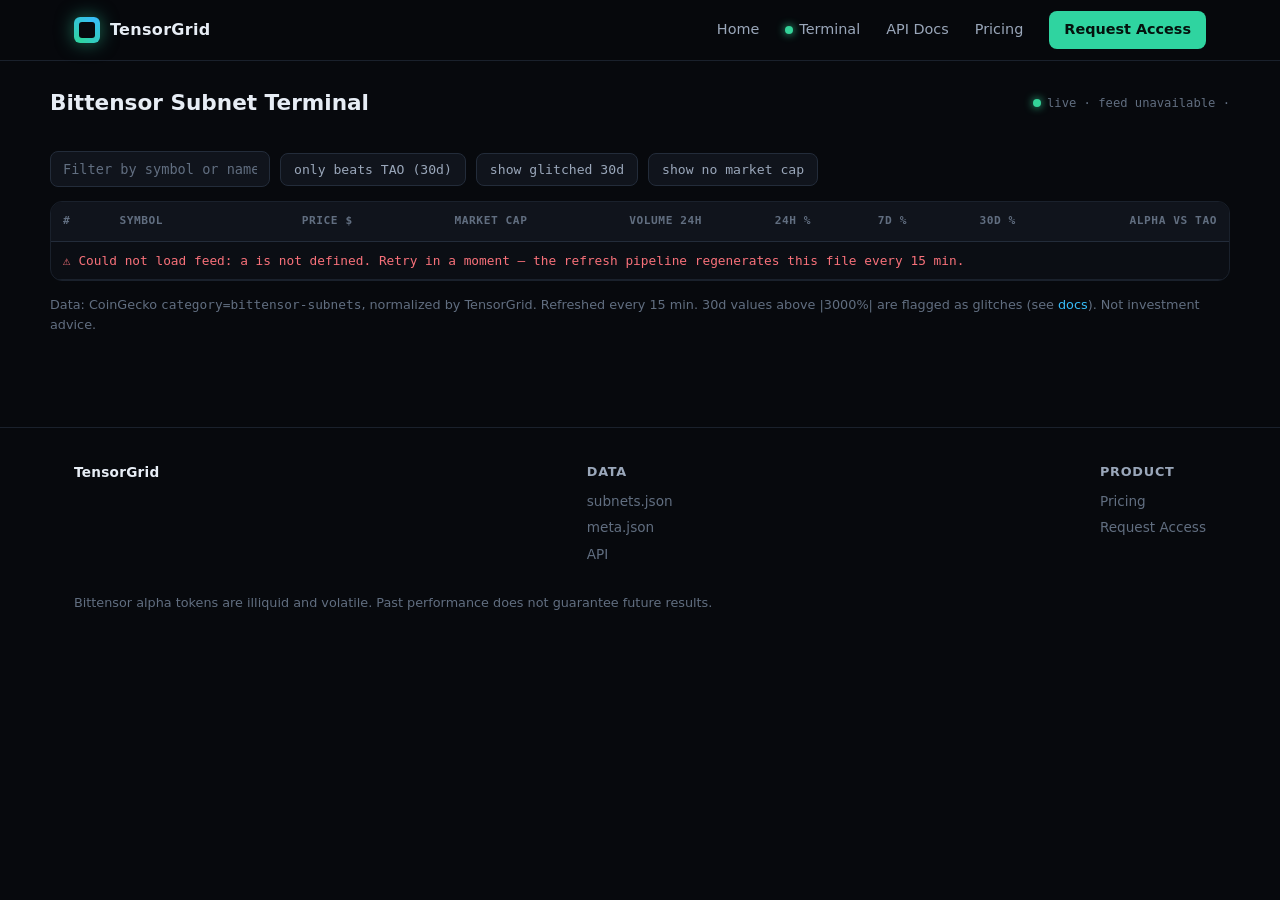
==== terminal.html @ 82f42e76 "TensorGrid v1: B2B market intelligence terminal for Bittensor subnets (live feed, API, pricing, docs" ====
<!DOCTYPE html>
<html lang="en">
<head>
<meta charset="UTF-8">
<meta name="viewport" content="width=device-width, initial-scale=1.0">
<title>TensorGrid Terminal — Bittensor Subnets</title>
<meta name="description" content="Live terminal for Bittensor subnet alpha tokens: price, market cap, volume, 24h/7d/30d, rank, alpha-vs-TAO signal. Refreshes every 15 minutes.">
<link rel="stylesheet" href="css/style.css">
<style>body{background:var(--bg)} .term-wrap{padding:26px 0 60px}</style>
</head>
<body>

<nav>
  <div class="wrap nav-inner">
    <a class="brand" href="index.html"><span class="mark"></span><b>TensorGrid</b></a>
    <div class="nav-links">
      <a href="index.html">Home</a>
      <a href="terminal.html"><span class="live-dot"></span>Terminal</a>
      <a href="docs.html">API Docs</a>
      <a href="pricing.html">Pricing</a>
      <a class="cta" href="contact.html">Request Access</a>
    </div>
  </div>
</nav>

<div class="wrap term-wrap">
  <div class="term-top">
    <h2>Bittensor Subnet Terminal</h2>
    <div class="term-meta">
      <span class="live-dot"></span>live · <span id="meta">loading…</span> · <span id="gen"></span>
    </div>
  </div>

  <div class="kpi-strip" id="kpi">
    <div class="kpi"><div class="k">Loading…</div><div class="v">—</div></div>
  </div>

  <div class="toolbar">
    <input class="search" id="search" placeholder="Filter by symbol or name (e.g. sn51, lium)…">
    <button class="toggle" id="tBeats">only beats TAO (30d)</button>
    <button class="toggle" id="tGlitch">show glitched 30d</button>
    <button class="toggle" id="tNoCap">show no market cap</button>
    <span class="muted small" id="count"></span>
  </div>

  <div class="tbl-wrap">
    <table class="grid-tbl" id="tbl">
      <thead>
        <tr>
          <th data-k="rank_by_mcap">#</th>
          <th data-k="symbol">Symbol</th>
          <th>Price $</th>
          <th data-k="market_cap_usd">Market Cap</th>
          <th data-k="total_volume_usd">Volume 24h</th>
          <th data-k="var24h">24h %</th>
          <th data-k="var7d">7d %</th>
          <th data-k="var30d">30d %</th>
          <th>Alpha vs TAO</th>
        </tr>
      </thead>
      <tbody id="body"></tbody>
    </table>
  </div>

  <p class="note">
    Data: CoinGecko <span class="mono">category=bittensor-subnets</span>, normalized by TensorGrid.
    Refreshed every 15 min. 30d values above |3000%| are flagged as glitches (see <a href="docs.html">docs</a>).
    Not investment advice.
  </p>
</div>

<footer>
  <div class="wrap foot-grid">
    <div class="col">
      <a href="index.html" class="brand" style="margin-bottom:10px"><span class="mark"></span><b>TensorGrid</b></a>
    </div>
    <div class="col"><h4>Data</h4><a href="feeds/subnets.json">subnets.json</a><a href="feeds/meta.json">meta.json</a><a href="docs.html">API</a></div>
    <div class="col"><h4>Product</h4><a href="pricing.html">Pricing</a><a href="contact.html">Request Access</a></div>
  </div>
  <div class="wrap" style="margin-top:22px"><span class="note">Bittensor alpha tokens are illiquid and volatile. Past performance does not guarantee future results.</span></div>
</footer>

<script>
const FEED = "feeds/subnets.json";
let DATA = null, sortKey = "market_cap_usd", sortDir = "desc", showGlitch=false, showNoCap=false;
const $ = id => document.getElementById(id);

function fmtUSD(n, compact){
  if(n===null||n===undefined||isNaN(n)) return "—";
  if(n===0) return "0";
  if(compact){
    const a = Math.abs(n);
    if(a>=1e9) return (n/1e9).toFixed(2)+"B";
    if(a>=1e6) return (n/1e6).toFixed(2)+"M";
    if(a>=1e3) return (n/1e3).toFixed(1)+"K";
    return n.toFixed(2);
  }
  return n.toLocaleString("en-US",{maximumFractionDigits:a<1?6:2});
}
function fmtPct(n){
  if(n===null||n===undefined) return {t:"—",c:"fl"};
  const s = (n>0?"+":"")+n.toFixed(1)+"%";
  return {t:s, c:n>0?"up":(n<0?"down":"fl")};
}
function rankLabel(n){ return n? "#"+n : "—"; }

function renderMeta(d){
  $("meta").textContent = `${d.universe.count} subnets · TAO $${fmtUSD(d.tao.usd)}`;
  const g = d.generated_at? new Date(d.generated_at).toLocaleString("en-GB",{hour:'2-digit',minute:'2-digit',day:'2-digit',month:'short'}) : "";
  $("gen").textContent = "refreshed "+g;
}
function renderKPI(d){
  const t = d.tao, u = d.universe;
  const kpis = [
    {k:"TAO price", v:t.usd, vt:"usd"},
    {k:"TAO 30d", v:t.var30d, vt:"pct"},
    {k:"Universe 30d median", v:u.median_30d, vt:"pct"},
    {k:"Beat TAO (30d)", v:u.beat_tao_count+" / "+u.with_30d_data, vt:"raw"},
    {k:"Beat TAO ratio", v:(u.beat_tao_pct!==null?u.beat_tao_pct+"%":"—"), vt:"raw"},
  ];
  $("kpi").innerHTML = kpis.map(x=>{
    let val, cls="";
    if(x.vt==="usd"){ val=fmtUSD(x.v); }
    else if(x.vt==="pct"){ const p=fmtPct(x.v); val=p.t; cls=p.c; }
    else { val=x.v; }
    return `<div class="kpi"><div class="k">${x.k}</div><div class="v ${cls}">${val}</div></div>`;
  }).join("");
}
function currentRows(){
  let rows = DATA.subnets.slice();
  const q = $("search").value.trim().toLowerCase();
  if(q) rows = rows.filter(r => (r.symbol||"").includes(q) || (r.name||"").toLowerCase().includes(q));
  if($("tBeats").classList.contains("on")) rows = rows.filter(r=>r.beats_tao_30d);
  if(!showGlitch) rows = rows.filter(r=>!r.var30d_glitched);
  if(!showNoCap) rows = rows.filter(r=>r.market_cap_usd!==null);
  const dir = sortDir==="asc"?1:-1;
  const key = sortKey;
  rows.sort((a,b)=>{
    const av = a[key]===null||a[key]===undefined? -Infinity : a[key];
    const bv = b[key]===null||b[key]===undefined? -Infinity : b[key];
    if(typeof av==="string") return av.localeCompare(bv)*dir;
    return (av-bv)*dir;
  });
  return rows;
}
function render(){
  if(!DATA) return;
  const rows = currentRows();
  $("count").textContent = `${rows.length} of ${DATA.subnets.length} shown`;
  const maxMcap = Math.max(...DATA.subnets.map(s=>s.market_cap_usd||0), 1);
  $("body").innerHTML = rows.map(r=>{
    const p24=fmtPct(r.var24h), p7=fmtPct(r.var7d), p30=fmtPct(r.var30d);
    const mcap = r.market_cap_usd? r.market_cap_usd/maxMcap*100 : 0;
    const badge = r.beats_tao_30d? '<span class="badge-tao">beats TAO</span>':'<span class="badge-no"></span>';
    const name = r.name? `<span class="name">${r.name}</span>`:"";
    return `<tr>
      <td class="rank-badge">${rankLabel(r.rank_by_mcap)}</td>
      <td><span class="sym">${r.symbol}</span> ${name}</td>
      <td>$${fmtUSD(r.usd)}</td>
      <td><div class="bar-cell" style="display:flex;align-items:center"><div class="bar-fill" style="width:${mcap}%"></div><span style="margin-left:8px;font-size:.78rem">${fmtUSD(r.market_cap_usd,true)}</span></div></td>
      <td>$${fmtUSD(r.total_volume_usd,true)}</td>
      <td class="${p24.c}">${p24.t}</td>
      <td class="${p7.c}">${p7.t}</td>
      <td class="${p30.c} ${r.var30d_glitched?"glitch":""}">${p30.t}${r.var30d_glitched?" ⚠":""}</td>
      <td>${badge}</td>
    </tr>`;
  }).join("");
}

async function load(){
  try{
    const r = await fetch(FEED, {cache:"no-store"});
    if(!r.ok) throw new Error("HTTP "+r.status);
    DATA = await r.json();
    renderMeta(DATA);
    renderKPI(DATA);
    render();
  }catch(e){
    $("meta").textContent = "feed unavailable";
    $("kpi").innerHTML = "";
    $("body").innerHTML = `<tr><td colspan="9" class="err">⚠ Could not load feed: ${e.message}. Retry in a moment — the refresh pipeline regenerates this file every 15 min.</td></tr>`;
  }
}
document.querySelectorAll("th[data-k]").forEach(th=>{
  th.addEventListener("click", ()=>{
    const k = th.dataset.k;
    if(sortKey===k){ sortDir = sortDir==="asc"?"desc":"asc"; }
    else { sortKey=k; sortDir = (k==="symbol")?"asc":"desc"; }
    document.querySelectorAll("th").forEach(t=>t.removeAttribute("data-dir"));
    th.setAttribute("data-dir", sortDir);
    render();
  });
});
$("search").addEventListener("input", render);
$("tBeats").addEventListener("click", ()=>{ $("tBeats").classList.toggle("on"); render(); });
$("tGlitch").addEventListener("click", ()=>{ $("tGlitch").classList.toggle("on"); showGlitch=$("tGlitch").classList.contains("on"); render(); });
$("tNoCap").addEventListener("click", ()=>{ $("tNoCap").classList.toggle("on"); showNoCap=$("tNoCap").classList.contains("on"); render(); });

load();
setInterval(load, 5*60*1000); // auto-refresh client-side, aligns with pipeline
</script>
</body>
</html>
---- css/style.css ----
/* TensorGrid — Market Intelligence for Bittensor Subnets
   Design system : terminal sombre, data-dense, premium B2B. */
:root{
  --bg:#07090d;
  --bg-2:#0b0e14;
  --bg-3:#10141c;
  --line:#1a212c;
  --line-2:#232c3a;
  --txt:#e7edf5;
  --txt-2:#9aa7ba;
  --txt-3:#616e80;
  --acc:#2fd4a0;        /* terminal green */
  --acc-2:#38bdf8;       /* cyan */
  --up:#34d399;
  --down:#f8717a;
  --warn:#f5b13d;
  --mono: ui-monospace, "Cascadia Code","JetBrains Mono","SFMono-Regular",Consolas,monospace;
  --sans: "Inter","Segoe UI",system-ui,-apple-system,sans-serif;
}
*{box-sizing:border-box}
html,body{margin:0;padding:0}
body{
  background:
    radial-gradient(1200px 600px at 80% -10%, rgba(47,212,160,.06), transparent 60%),
    radial-gradient(900px 500px at 0% 0%, rgba(56,189,248,.05), transparent 55%),
    var(--bg);
  color:var(--txt);
  font-family:var(--sans);
  -webkit-font-smoothing:antialiased;
  line-height:1.5;
}
a{color:var(--acc-2);text-decoration:none}
a:hover{color:var(--acc)}
.num{font-variant-numeric:tabular-nums;font-family:var(--mono)}
.mono{font-family:var(--mono)}
.muted{color:var(--txt-2)}
.small{font-size:.8rem}
.wrap{max-width:1180px;margin:0 auto;padding:0 24px}

/* ---------- NAV ---------- */
nav{
  position:sticky;top:0;z-index:50;
  backdrop-filter:blur(10px);
  background:rgba(7,9,13,.72);
  border-bottom:1px solid var(--line);
}
.nav-inner{display:flex;align-items:center;justify-content:space-between;height:60px}
.brand{display:flex;align-items:center;gap:10px;font-weight:700;letter-spacing:.02em}
.brand .mark{
  width:26px;height:26px;border-radius:6px;
  background:conic-gradient(from 210deg,var(--acc),var(--acc-2),var(--acc));
  box-shadow:0 0 18px rgba(47,212,160,.5);
  position:relative;
}
.brand .mark::after{
  content:"";position:absolute;inset:5px;border-radius:3px;background:var(--bg);
}
.brand b{color:var(--txt)}
.nav-links{display:flex;gap:26px;align-items:center}
.nav-links a{color:var(--txt-2);font-size:.9rem}
.nav-links a:hover{color:var(--txt)}
.nav-links .cta{
  background:var(--acc);color:#04120d;font-weight:700;
  padding:8px 15px;border-radius:8px;
}
.nav-links .cta:hover{color:#04120d;filter:brightness(1.08)}
.live-dot{width:8px;height:8px;border-radius:50%;background:var(--up);box-shadow:0 0 8px var(--up);display:inline-block;margin-right:6px}

/* ---------- HERO ---------- */
.hero{padding:80px 0 60px}
.kicker{
  display:inline-flex;align-items:center;gap:8px;
  font-family:var(--mono);font-size:.78rem;letter-spacing:.14em;text-transform:uppercase;
  color:var(--acc);border:1px solid var(--line-2);border-radius:999px;
  padding:6px 14px;background:rgba(47,212,160,.05);margin-bottom:26px;
}
h1{font-size:clamp(2.3rem,5vw,3.7rem);line-height:1.06;font-weight:800;letter-spacing:-.02em;margin:0 0 18px}
h1 .hl{background:linear-gradient(90deg,var(--acc),var(--acc-2));-webkit-background-clip:text;background-clip:text;color:transparent}
.lede{font-size:1.16rem;color:var(--txt-2);max-width:680px;margin:0 0 30px}
.hero-cta{display:flex;gap:14px;flex-wrap:wrap;margin-bottom:44px}
.btn{
  display:inline-flex;align-items:center;gap:9px;
  padding:13px 22px;border-radius:10px;font-weight:650;font-size:.98rem;cursor:pointer;
  border:1px solid transparent;transition:transform .08s ease, filter .15s;
}
.btn:active{transform:translateY(1px)}
.btn-p{background:var(--acc);color:#04120d}
.btn-p:hover{filter:brightness(1.08)}
.btn-g{background:transparent;color:var(--txt);border-color:var(--line-2)}
.btn-g:hover{border-color:var(--txt-3)}
.hero-stats{
  display:grid;grid-template-columns:repeat(4,1fr);gap:0;
  border:1px solid var(--line);border-radius:14px;overflow:hidden;background:var(--bg-2);
}
.hero-stats .cell{padding:18px 20px;border-right:1px solid var(--line)}
.hero-stats .cell:last-child{border-right:0}
.hero-stats .k{font-size:.74rem;color:var(--txt-3);text-transform:uppercase;letter-spacing:.08em;font-family:var(--mono)}
.hero-stats .v{font-size:1.5rem;font-weight:700;margin-top:6px;font-family:var(--mono)}
.hero-stats .v .s{font-size:.85rem;color:var(--txt-2);font-weight:400}

/* ---------- SECTIONS ---------- */
section{padding:64px 0}
.sec-head{max-width:760px;margin-bottom:36px}
.sec-head h2{font-size:clamp(1.7rem,3.4vw,2.4rem);font-weight:760;letter-spacing:-.01em;margin:0 0 12px}
.sec-head p{color:var(--txt-2);font-size:1.05rem;margin:0}
.tag{font-family:var(--mono);font-size:.74rem;letter-spacing:.12em;text-transform:uppercase;color:var(--acc-2);margin-bottom:12px;display:block}

/* ---------- CARDS GRID ---------- */
.grid{display:grid;gap:18px}
.g3{grid-template-columns:repeat(3,1fr)}
.g2{grid-template-columns:repeat(2,1fr)}
.card{
  background:var(--bg-2);border:1px solid var(--line);border-radius:14px;padding:22px;
  transition:border-color .15s, transform .12s;
}
.card:hover{border-color:var(--line-2);transform:translateY(-2px)}
.card .ic{font-size:1.35rem;margin-bottom:12px;display:block}
.card h3{margin:0 0 8px;font-size:1.08rem;font-weight:680}
.card p{margin:0;color:var(--txt-2);font-size:.93rem}

/* ---------- PAIN / SPLIT ---------- */
.split{display:grid;grid-template-columns:1fr 1fr;gap:22px}
.pain .card{background:linear-gradient(180deg,rgba(248,113,122,.06),transparent)}
.fix .card{background:linear-gradient(180deg,rgba(47,212,160,.07),transparent)}
.list{margin:12px 0 0;padding:0;list-style:none;display:flex;flex-direction:column;gap:10px}
.list li{display:flex;gap:10px;align-items:flex-start;font-size:.92rem;color:var(--txt-2)}
.list .x{color:var(--down);font-weight:700;margin-top:1px}
.list .c{color:var(--acc);font-weight:700;margin-top:1px}

/* ---------- FEATURE ROW ---------- */
.frow{display:grid;grid-template-columns:1fr 1fr;gap:40px;align-items:center}
.frow .copy h3{font-size:1.5rem;margin:0 0 14px}
.frow .copy p{color:var(--txt-2);margin:0 0 18px}

/* ---------- CODE BLOCK ---------- */
.code{
  background:#04060a;border:1px solid var(--line);border-radius:12px;overflow:hidden;
  font-family:var(--mono);font-size:.82rem;
}
.code .bar{display:flex;align-items:center;gap:8px;padding:10px 14px;border-bottom:1px solid var(--line);background:var(--bg-2)}
.code .bar .dot{width:10px;height:10px;border-radius:50%;background:#2a3442}
.code .bar .lbl{color:var(--txt-3);margin-left:6px;font-size:.74rem}
.code pre{margin:0;padding:16px;overflow:auto;line-height:1.65}
.tok-c{color:#5b6779}
.tok-k{color:#38bdf8}
.tok-s{color:#7ee0b8}
.tok-n{color:#f5b13d}
.tok-f{color:#e7edf5}

/* ---------- TABLE (terminal) ---------- */
.term{padding:20px 0}
.term-top{display:flex;align-items:center;justify-content:space-between;flex-wrap:wrap;gap:14px;margin-bottom:16px}
.term-top h2{margin:0;font-size:1.35rem}
.term-meta{font-family:var(--mono);font-size:.76rem;color:var(--txt-3)}
.term-meta .live-dot{margin-right:6px}
.toolbar{display:flex;gap:10px;flex-wrap:wrap;align-items:center;margin-bottom:14px}
input.search{
  background:var(--bg-3);border:1px solid var(--line-2);color:var(--txt);
  border-radius:8px;padding:9px 12px;font-family:var(--mono);font-size:.85rem;min-width:220px;
}
input.search::placeholder{color:var(--txt-3)}
.toggle{
  background:var(--bg-3);border:1px solid var(--line-2);color:var(--txt-2);
  border-radius:8px;padding:8px 13px;font-family:var(--mono);font-size:.82rem;cursor:pointer;
}
.toggle.on{background:rgba(47,212,160,.12);border-color:var(--acc);color:var(--acc)}
.tbl-wrap{border:1px solid var(--line);border-radius:12px;overflow:auto;background:var(--bg-2)}
table.grid-tbl{width:100%;border-collapse:collapse;font-family:var(--mono);font-size:.8rem;min-width:900px}
.grid-tbl thead th{
  position:sticky;top:0;background:var(--bg-3);color:var(--txt-3);font-size:.7rem;
  text-transform:uppercase;letter-spacing:.05em;padding:11px 12px;text-align:right;cursor:pointer;
  border-bottom:1px solid var(--line-2);white-space:nowrap;user-select:none;
}
.grid-tbl thead th:nth-child(1),.grid-tbl thead th:nth-child(2){text-align:left}
.grid-tbl thead th .arw{opacity:.4}
.grid-tbl thead th[data-dir="asc"] .arw::after{content:"▲";opacity:1}
.grid-tbl thead th[data-dir="desc"] .arw::after{content:"▼";opacity:1}
.grid-tbl tbody td{padding:9px 12px;text-align:right;border-bottom:1px solid var(--line);white-space:nowrap}
.grid-tbl tbody td:nth-child(1),.grid-tbl tbody td:nth-child(2){text-align:left}
.grid-tbl tbody tr:hover{background:rgba(56,189,248,.05)}
.sym{color:var(--acc-2);font-weight:700}
.name{color:var(--txt-2)}
.up{color:var(--up)}.down{color:var(--down)}.fl{color:var(--txt-3)}
.badge-tao{
  font-size:.66rem;font-weight:700;padding:2px 7px;border-radius:6px;font-family:var(--mono);
  background:rgba(47,212,160,.15);color:var(--acc);border:1px solid var(--acc);
}
.badge-no{font-size:.66rem;padding:2px 7px;border-radius:6px;color:var(--txt-3);border:1px solid var(--line-2)}
.bar-cell{position:relative;background:rgba(255,255,255,.03);border-radius:4px;height:18px;min-width:70px;overflow:hidden}
.bar-fill{position:absolute;left:0;top:0;bottom:0;background:linear-gradient(90deg,var(--acc),var(--acc-2));opacity:.8}
.rank-badge{color:var(--txt-2)}
.kpi-strip{display:grid;grid-template-columns:repeat(5,1fr);gap:12px;margin-bottom:16px}
.kpi{background:var(--bg-2);border:1px solid var(--line);border-radius:12px;padding:14px 16px}
.kpi .k{font-size:.72rem;color:var(--txt-3);text-transform:uppercase;letter-spacing:.06em;font-family:var(--mono)}
.kpi .v{font-size:1.3rem;font-weight:700;font-family:var(--mono);margin-top:5px}
.kpi .v.up{color:var(--up)}.kpi .v.down{color:var(--down)}

/* ---------- PRICING ---------- */
.price-grid{display:grid;grid-template-columns:repeat(3,1fr);gap:18px}
.plan{background:var(--bg-2);border:1px solid var(--line);border-radius:16px;padding:26px;display:flex;flex-direction:column}
.plan.hot{border-color:var(--acc);background:linear-gradient(180deg,rgba(47,212,160,.08),var(--bg-2));position:relative}
.plan.hot::before{content:"MOST POPULAR";position:absolute;top:-11px;left:24px;background:var(--acc);color:#04120d;font-family:var(--mono);font-size:.66rem;font-weight:700;letter-spacing:.08em;padding:4px 10px;border-radius:6px}
.plan .pn{font-family:var(--mono);font-size:.82rem;letter-spacing:.1em;text-transform:uppercase;color:var(--acc-2)}
.plan .pp{font-size:2.4rem;font-weight:800;margin:14px 0 4px;font-family:var(--mono)}
.plan .pp .per{font-size:.9rem;color:var(--txt-2);font-weight:400}
.plan .pd{color:var(--txt-2);font-size:.9rem;margin-bottom:18px;min-height:44px}
.plan ul{list-style:none;margin:0 0 22px;padding:0;display:flex;flex-direction:column;gap:10px;flex:1}
.plan li{display:flex;gap:9px;font-size:.88rem;color:var(--txt-2)}
.plan li .c{color:var(--acc)}
.plan .btn{justify-content:center;width:100%}

/* ---------- CTA BAND ---------- */
.band{
  border:1px solid var(--line);border-radius:18px;padding:44px;text-align:center;
  background:radial-gradient(600px 220px at 50% 0%, rgba(47,212,160,.12), transparent 70%), var(--bg-2);
}
.band h2{font-size:clamp(1.6rem,3.2vw,2.3rem);margin:0 0 12px}
.band p{color:var(--txt-2);max-width:560px;margin:0 auto 26px}

/* ---------- FOOTER ---------- */
footer{border-top:1px solid var(--line);margin-top:20px;padding:34px 0;color:var(--txt-3);font-size:.85rem}
.foot-grid{display:flex;justify-content:space-between;flex-wrap:wrap;gap:18px}
.foot-grid .col h4{color:var(--txt-2);font-size:.8rem;text-transform:uppercase;letter-spacing:.06em;margin:0 0 10px}
.foot-grid a{color:var(--txt-3);display:block;margin-bottom:6px}
.foot-grid a:hover{color:var(--txt-2)}

/* ---------- MISC ---------- */
.divider{height:1px;background:linear-gradient(90deg,transparent,var(--line-2),transparent);margin:0}
.note{font-size:.8rem;color:var(--txt-3);margin-top:14px}
.center{text-align:center}
.pill-row{display:flex;gap:10px;flex-wrap:wrap;justify-content:center;margin-top:8px}
.pill{font-family:var(--mono);font-size:.76rem;color:var(--txt-2);border:1px solid var(--line-2);border-radius:999px;padding:6px 13px;background:var(--bg-2)}
.err{padding:40px;text-align:center;color:var(--down)}
.loader{padding:40px;text-align:center;color:var(--txt-2);font-family:var(--mono)}
.spin{width:22px;height:22px;border:2px solid var(--line-2);border-top-color:var(--acc);border-radius:50%;animation:sp 1s linear infinite;display:inline-block;margin-bottom:10px}
@keyframes sp{to{transform:rotate(360deg)}}

/* ---------- RESPONSIVE ---------- */
@media (max-width:900px){
  .g3,.g2,.split,.price-grid,.frow,.kpi-strip{grid-template-columns:1fr}
  .hero-stats{grid-template-columns:repeat(2,1fr)}
  .hero-stats .cell{border-bottom:1px solid var(--line)}
  .hero{padding:54px 0 40px}
  section{padding:46px 0}
}
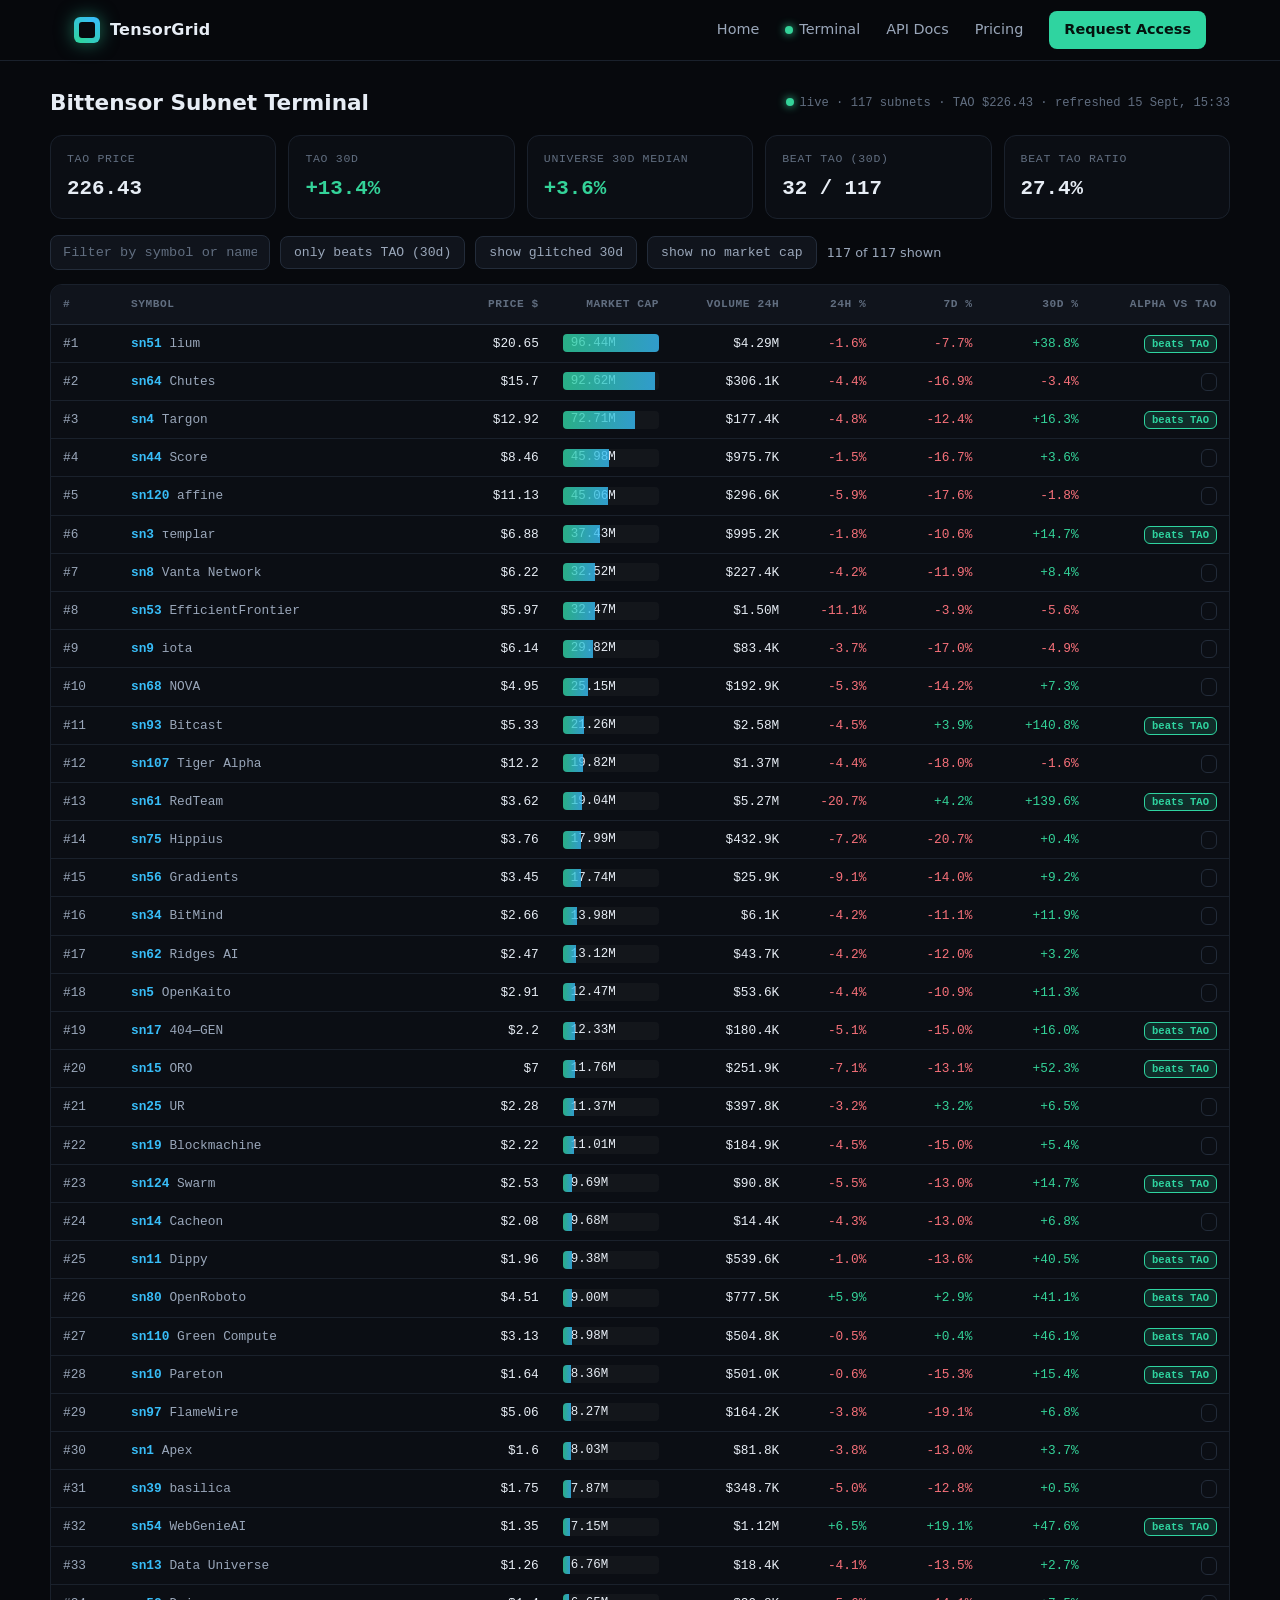
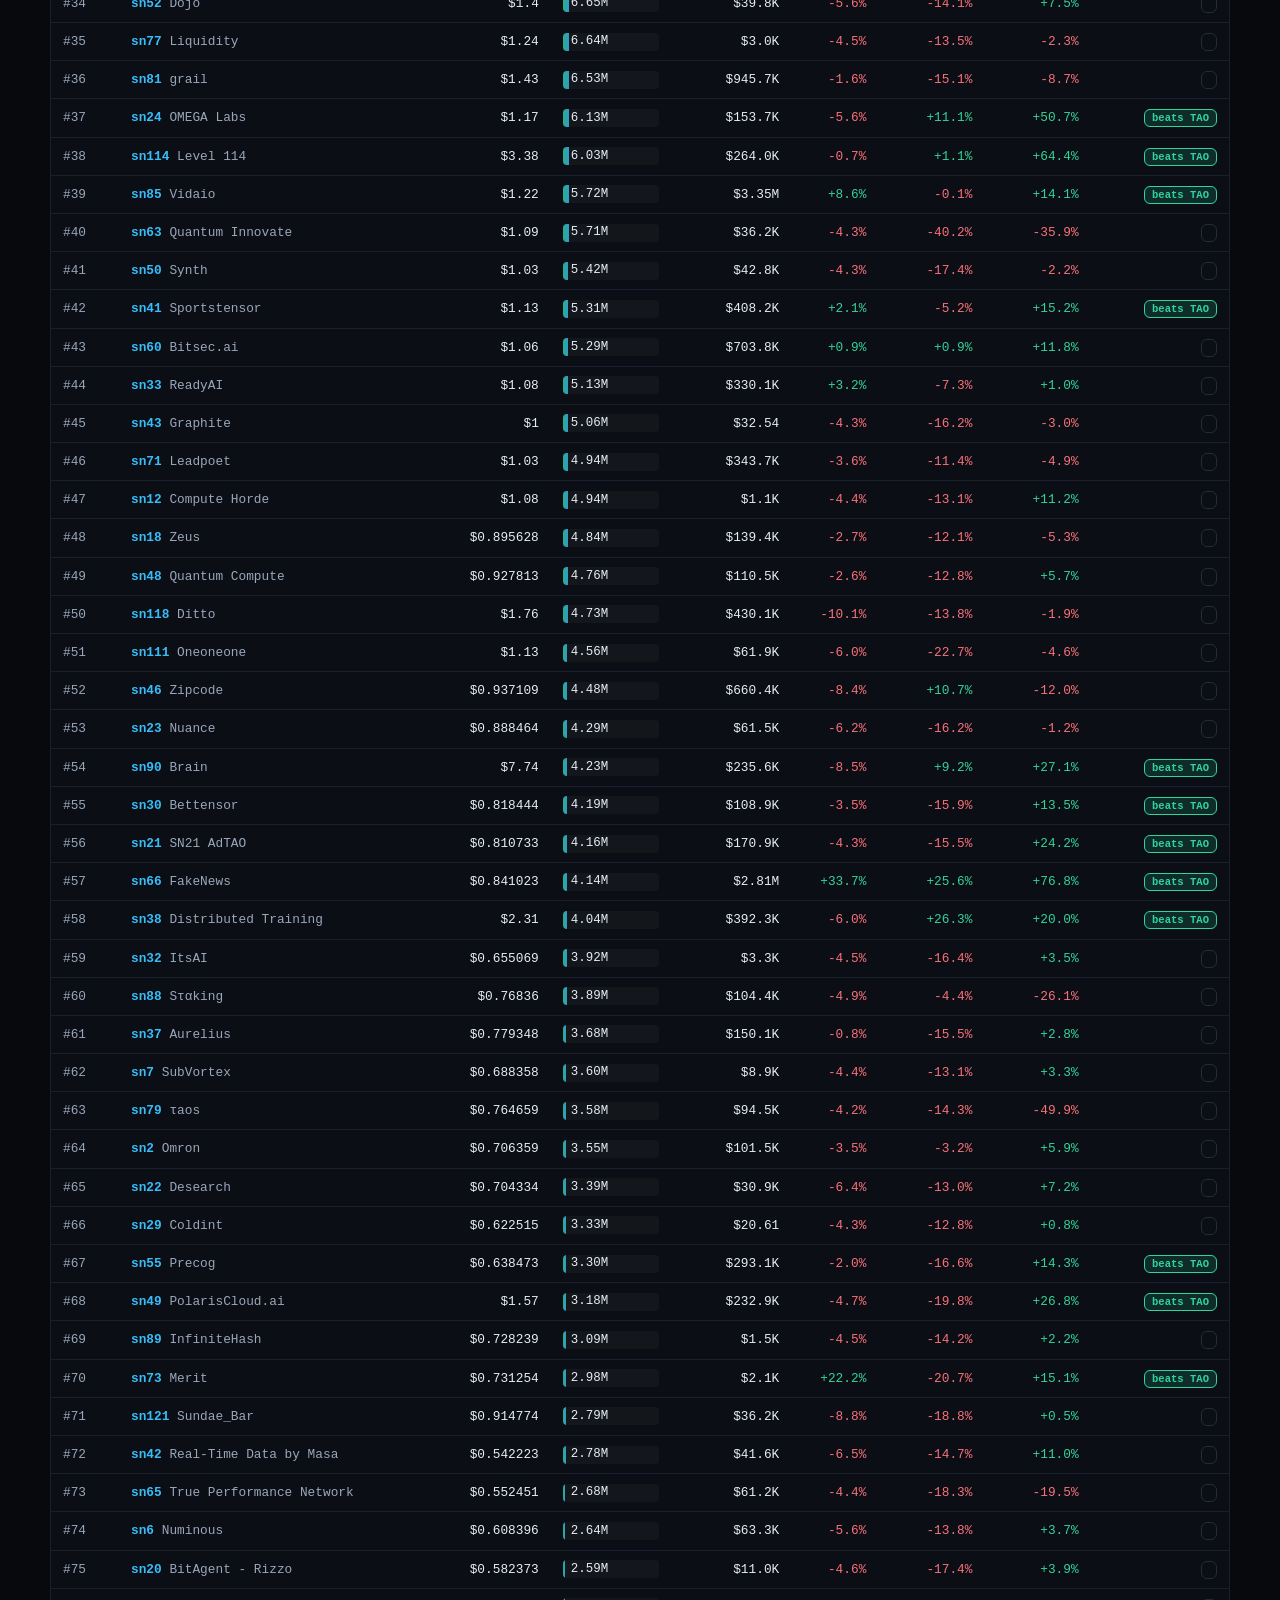
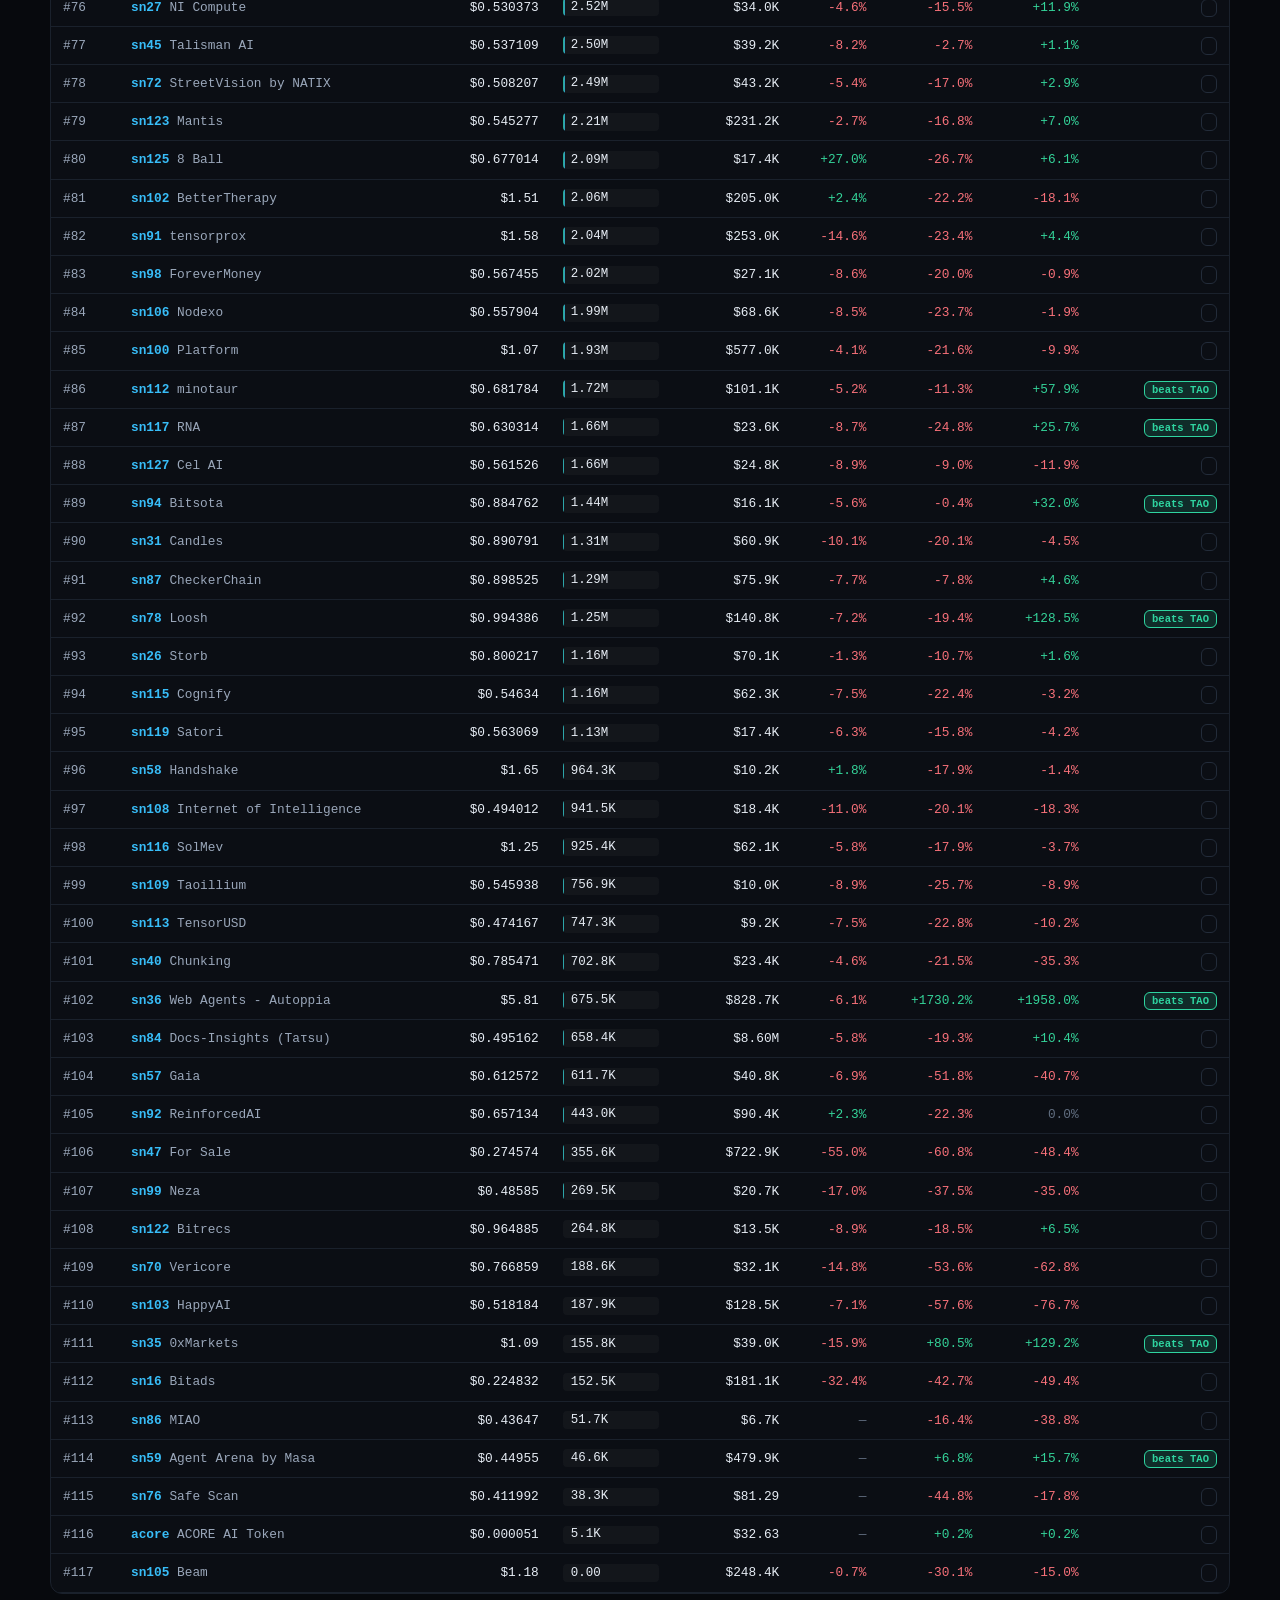
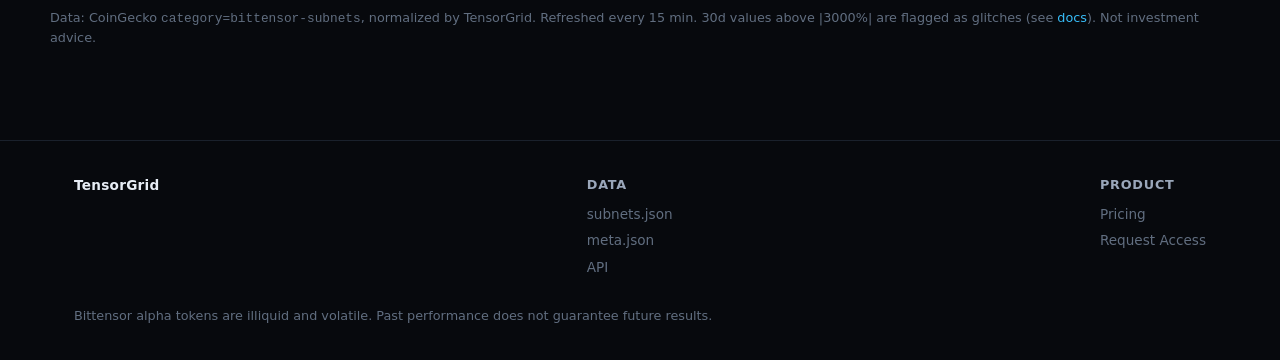
==== commit 1dfc3200: "fix(terminal): ReferenceError in fmtUSD fallback branch (undefined a), found by live browser check" ====
--- a/terminal.html
+++ b/terminal.html
@@ -87,15 +87,14 @@
 
 function fmtUSD(n, compact){
   if(n===null||n===undefined||isNaN(n)) return "—";
-  if(n===0) return "0";
+  const abs = Math.abs(n);
   if(compact){
-    const a = Math.abs(n);
-    if(a>=1e9) return (n/1e9).toFixed(2)+"B";
-    if(a>=1e6) return (n/1e6).toFixed(2)+"M";
-    if(a>=1e3) return (n/1e3).toFixed(1)+"K";
+    if(abs>=1e9) return (n/1e9).toFixed(2)+"B";
+    if(abs>=1e6) return (n/1e6).toFixed(2)+"M";
+    if(abs>=1e3) return (n/1e3).toFixed(1)+"K";
     return n.toFixed(2);
   }
-  return n.toLocaleString("en-US",{maximumFractionDigits:a<1?6:2});
+  return n.toLocaleString("en-US",{maximumFractionDigits:abs<1?6:2});
 }
 function fmtPct(n){
   if(n===null||n===undefined) return {t:"—",c:"fl"};
